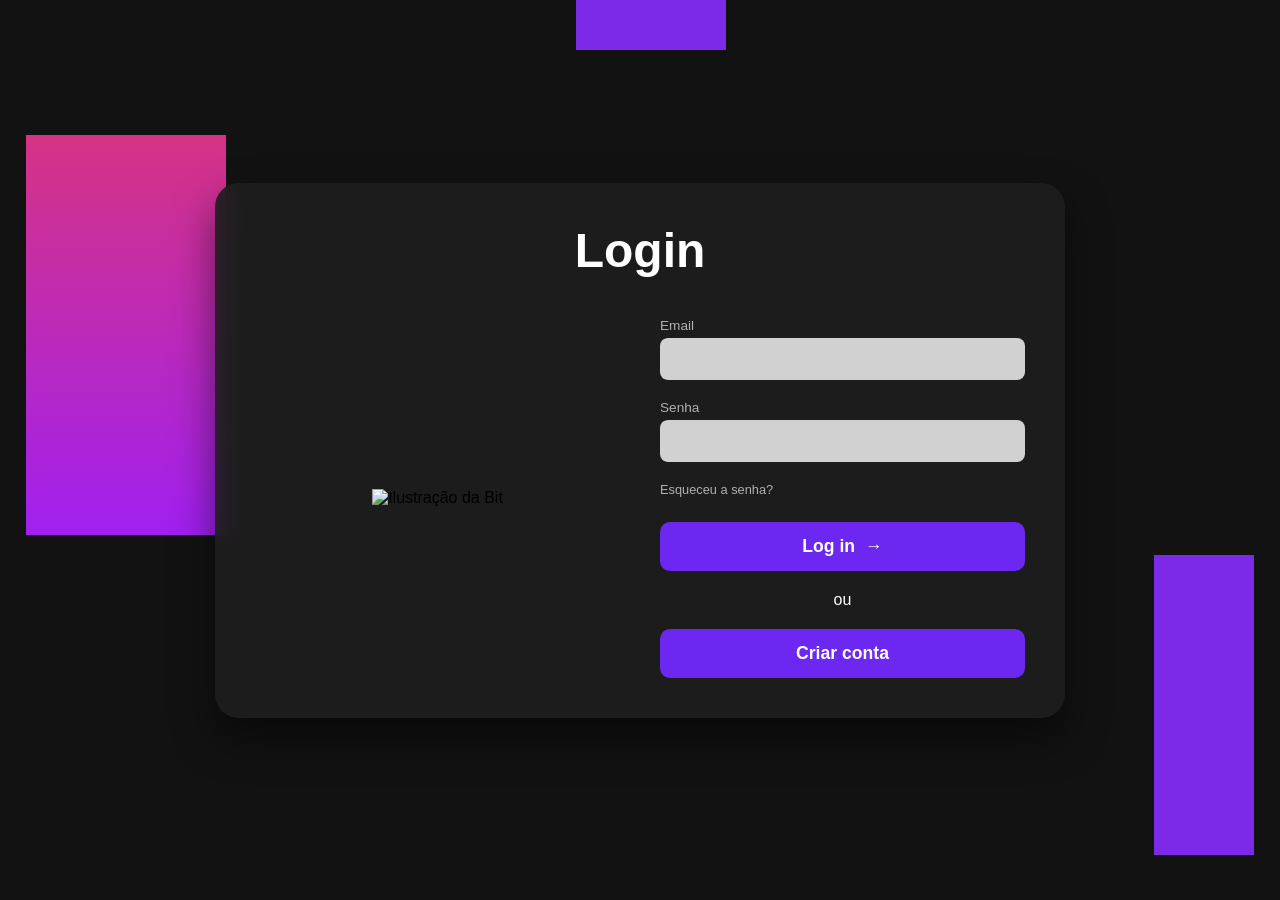
==== public/Login/index.html @ ab0c0e5f "cadastro" ====
<!DOCTYPE html>
<html lang="pt-br">
<head>
    <meta charset="UTF-8">
    <meta name="viewport" content="width=device-width, initial-scale=1.0">
    <link rel="stylesheet" href="style.css">
    <title>Login</title>
</head>
<body>
    <div class="bg-shape shape-1"></div>
    <div class="bg-shape shape-2"></div>
    <div class="bg-shape shape-3"></div>

    <main class="login-container">
        <h1 class="title">Login</h1>
        
        <div class="content">
            <div class="illustration">
                <img src="img/bitCafé.png" alt="Ilustração da Bit">
            </div>

            <form class="login-form">
                <div class="input-group">
                    <label for="email">Email</label>
                    <input type="email" id="email" name="email">
                </div>

                <div class="input-group">
                    <label for="password">Senha</label>
                    <input type="password" id="password" name="password">
                </div>

                <a href="#" class="forgot-password">Esqueceu a senha?</a>

                <button type="submit" class="btn btn-primary">
                    Log in <span>&rarr;</span>
                </button>

                <p class="separator">ou</p>

                <button type="button" class="btn btn-secondary">
                    Criar conta
                </button>
            </form>
        </div>
    </main>
</body>
</html>
---- public/Login/style.css ----
* {
    margin: 0;
    padding: 0;
    box-sizing: border-box;
    font-family: 'Segoe UI', Tahoma, Geneva, Verdana, sans-serif;
}

body {
    background-color: #121212;
    height: 100vh;
    display: flex;
    align-items: center;
    justify-content: center;
    overflow: hidden;
    position: relative;
}

/* Formas de fundo */
.bg-shape {
    position: absolute;
    z-index: -1;
}

.shape-1 {
    width: 200px;
    height: 400px;
    background: linear-gradient(to bottom, #d63384, #a020f0);
    left: 2%;
    top: 15%;
}

.shape-2 {
    width: 100px;
    height: 300px;
    background: #7d2ae8;
    right: 2%;
    bottom: 5%;
}

.shape-3 {
    width: 150px;
    height: 50px;
    background: #7d2ae8;
    top: 0;
    left: 45%;
}

/* Card de Login */
.login-container {
    background-color: rgba(30, 30, 30, 0.9);
    backdrop-filter: blur(10px);
    padding: 40px;
    border-radius: 24px;
    width: 90%;
    max-width: 850px;
    box-shadow: 0 20px 40px rgba(0, 0, 0, 0.5);
}

.title {
    color: white;
    text-align: center;
    font-size: 3rem;
    margin-bottom: 40px;
    font-weight: bold;
}

.content {
    display: flex;
    align-items: center;
    justify-content: space-between;
    gap: 40px;
}

/* Lado da Imagem */
.illustration {
    flex: 1;
    display: flex;
    justify-content: center;
}

.illustration img {
    max-width: 100%;
    height: auto;
}

/* Lado do Formulário */
.login-form {
    flex: 1;
    display: flex;
    flex-direction: column;
}

.input-group {
    margin-bottom: 20px;
}

.input-group label {
    display: block;
    color: #b0b0b0;
    font-size: 0.85rem;
    margin-bottom: 5px;
}

.input-group input {
    width: 100%;
    padding: 12px;
    border-radius: 8px;
    border: none;
    background-color: #d1d1d1;
    font-size: 1rem;
    outline: none;
}

.forgot-password {
    color: #b0b0b0;
    text-decoration: none;
    font-size: 0.8rem;
    margin-bottom: 25px;
    transition: color 0.3s;
}

.forgot-password:hover {
    color: white;
}

.btn {
    padding: 14px;
    border-radius: 10px;
    border: none;
    font-weight: bold;
    font-size: 1.1rem;
    cursor: pointer;
    transition: transform 0.2s, background-color 0.3s;
    color: white;
}

.btn-primary {
    background-color: #6c28f0;
    display: flex;
    justify-content: center;
    align-items: center;
    gap: 10px;
}

.btn-secondary {
    background-color: #6c28f0;
}

.btn:hover {
    transform: translateY(-2px);
    background-color: #5a1ecf;
}

.separator {
    color: white;
    text-align: center;
    margin: 20px 0;
    font-size: 1rem;
}

/* Responsividade Básica */
@media (max-width: 768px) {
    .content {
        flex-direction: column;
    }
    .title {
        font-size: 2rem;
    }
}
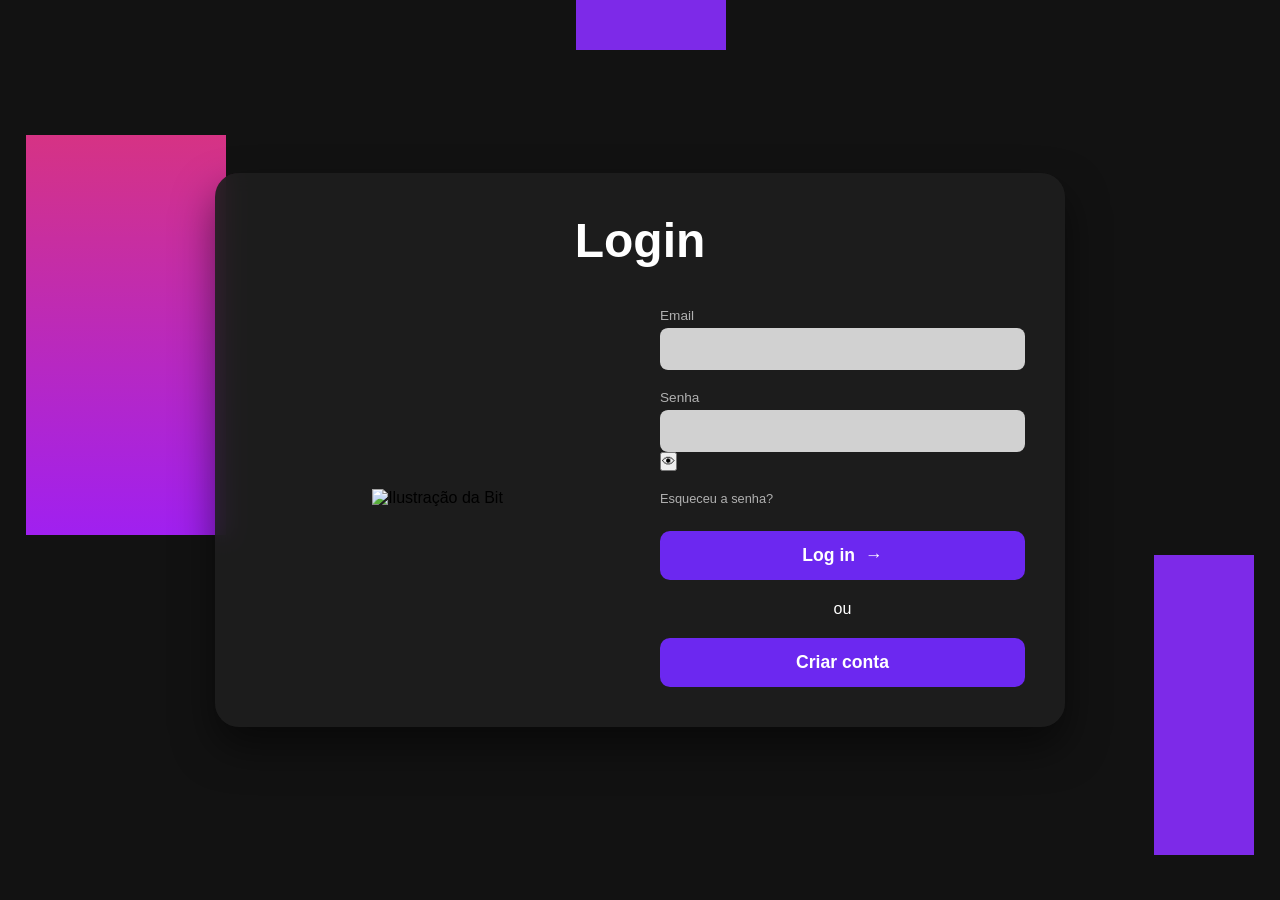
==== commit 6cf8a01e: "Validação dos campos validação dos campos de login e criação de conta" ====
--- a/public/Login/index.html
+++ b/public/Login/index.html
@@ -1,48 +1,58 @@
-<!DOCTYPE html>
+<!doctype html>
 <html lang="pt-br">
-<head>
-    <meta charset="UTF-8">
-    <meta name="viewport" content="width=device-width, initial-scale=1.0">
-    <link rel="stylesheet" href="style.css">
+  <head>
+    <meta charset="UTF-8" />
+    <meta name="viewport" content="width=device-width, initial-scale=1.0" />
+    <link rel="stylesheet" href="style.css" />
     <title>Login</title>
-</head>
-<body>
+  </head>
+  <body>
     <div class="bg-shape shape-1"></div>
     <div class="bg-shape shape-2"></div>
     <div class="bg-shape shape-3"></div>
 
     <main class="login-container">
-        <h1 class="title">Login</h1>
-        
-        <div class="content">
-            <div class="illustration">
-                <img src="img/bitCafé.png" alt="Ilustração da Bit">
+      <h1 class="title">Login</h1>
+
+      <div class="content">
+        <div class="illustration">
+          <img src="img/bitCafé.png" alt="Ilustração da Bit" />
+        </div>
+
+        <form class="login-form">
+          <div class="input-group">
+            <label for="email">Email</label>
+            <input type="email" id="email" name="email" />
+          </div>
+
+          <div class="input-group">
+            <label for="password">Senha</label>
+
+            <div class="password-field">
+              <input
+                type="password"
+                id="password"
+                name="password"
+                pattern="^(?=.*[a-z])(?=.*[A-Z])(?=.*\d)(?=.*[@$!%*?&])[A-Za-z\d@$!%*?&]{8,}$"
+                title="Mínimo 8 caracteres, com letra maiúscula, minúscula, número e símbolo."
+              />
+
+              <button type="button" onclick="togglePassword()">👁</button>
             </div>
+          </div>
 
-            <form class="login-form">
-                <div class="input-group">
-                    <label for="email">Email</label>
-                    <input type="email" id="email" name="email">
-                </div>
+          <a href="#" class="forgot-password">Esqueceu a senha?</a>
 
-                <div class="input-group">
-                    <label for="password">Senha</label>
-                    <input type="password" id="password" name="password">
-                </div>
+          <button type="submit" class="btn btn-primary">
+            Log in <span>&rarr;</span>
+          </button>
 
-                <a href="#" class="forgot-password">Esqueceu a senha?</a>
+          <p class="separator">ou</p>
 
-                <button type="submit" class="btn btn-primary">
-                    Log in <span>&rarr;</span>
-                </button>
-
-                <p class="separator">ou</p>
-
-                <button type="button" class="btn btn-secondary">
-                    Criar conta
-                </button>
-            </form>
-        </div>
+          <button type="button" class="btn btn-secondary">Criar conta</button>
+        </form>
+      </div>
     </main>
-</body>
-</html>+    <script src="script.js"></script>
+  </body>
+</html>
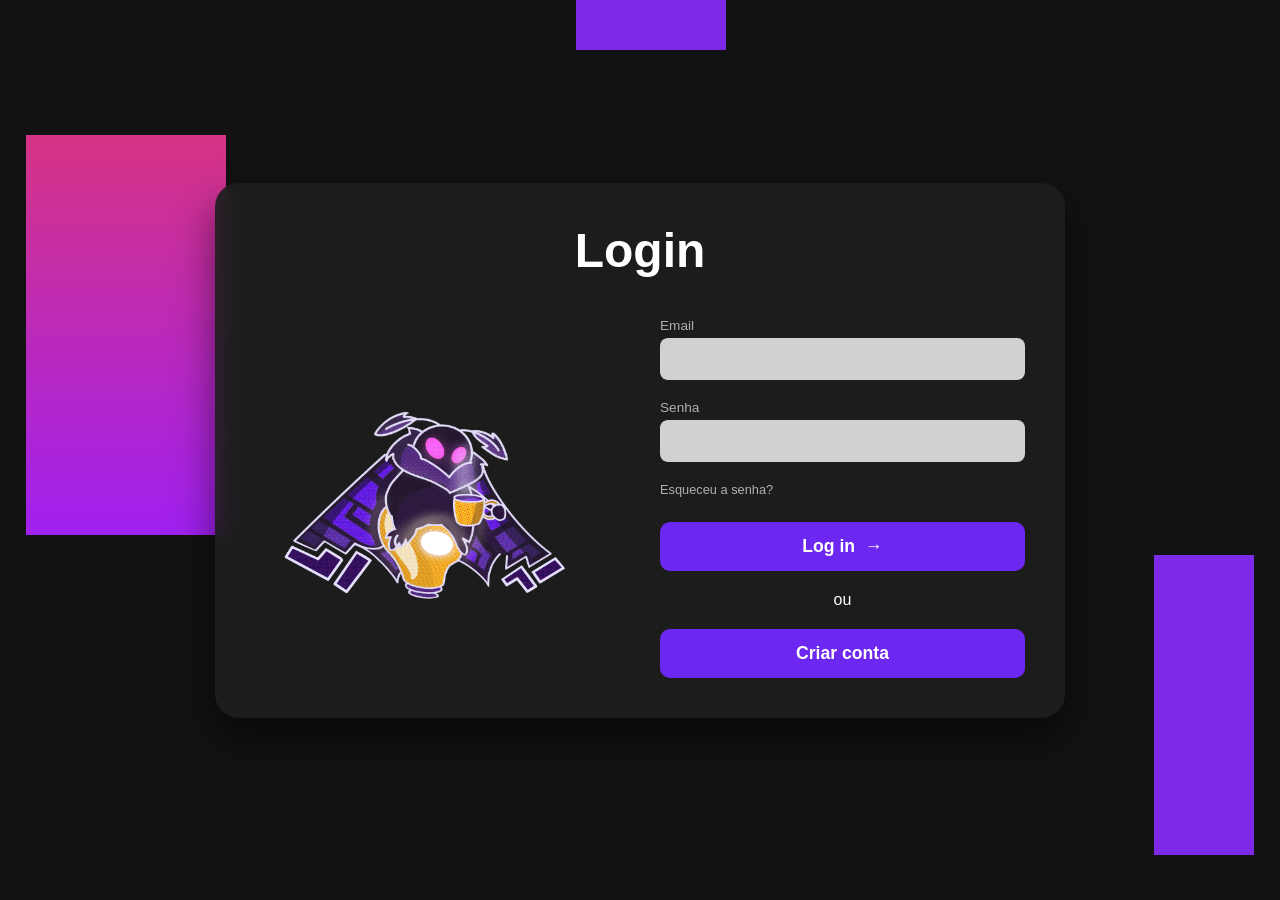
==== commit 21c43ab4: "database" ====
--- a/public/Login/index.html
+++ b/public/Login/index.html
@@ -1,58 +1,48 @@
-<!doctype html>
+<!DOCTYPE html>
 <html lang="pt-br">
-  <head>
-    <meta charset="UTF-8" />
-    <meta name="viewport" content="width=device-width, initial-scale=1.0" />
-    <link rel="stylesheet" href="style.css" />
+<head>
+    <meta charset="UTF-8">
+    <meta name="viewport" content="width=device-width, initial-scale=1.0">
+    <link rel="stylesheet" href="style.css">
     <title>Login</title>
-  </head>
-  <body>
+</head>
+<body>
     <div class="bg-shape shape-1"></div>
     <div class="bg-shape shape-2"></div>
     <div class="bg-shape shape-3"></div>
 
     <main class="login-container">
-      <h1 class="title">Login</h1>
+        <h1 class="title">Login</h1>
+        
+        <div class="content">
+            <div class="illustration">
+                <img src="/public/img/bitCafé.png" alt="Ilustração da Bit">
+            </div>
 
-      <div class="content">
-        <div class="illustration">
-          <img src="img/bitCafé.png" alt="Ilustração da Bit" />
+            <form class="login-form">
+                <div class="input-group">
+                    <label for="email">Email</label>
+                    <input type="email" id="email" name="email">
+                </div>
+
+                <div class="input-group">
+                    <label for="password">Senha</label>
+                    <input type="password" id="password" name="password">
+                </div>
+
+                <a href="#" class="forgot-password">Esqueceu a senha?</a>
+
+                <button type="submit" class="btn btn-primary">
+                    Log in <span>&rarr;</span>
+                </button>
+
+                <p class="separator">ou</p>
+
+                <button type="button" class="btn btn-secondary">
+                    Criar conta
+                </button>
+            </form>
         </div>
-
-        <form class="login-form">
-          <div class="input-group">
-            <label for="email">Email</label>
-            <input type="email" id="email" name="email" />
-          </div>
-
-          <div class="input-group">
-            <label for="password">Senha</label>
-
-            <div class="password-field">
-              <input
-                type="password"
-                id="password"
-                name="password"
-                pattern="^(?=.*[a-z])(?=.*[A-Z])(?=.*\d)(?=.*[@$!%*?&])[A-Za-z\d@$!%*?&]{8,}$"
-                title="Mínimo 8 caracteres, com letra maiúscula, minúscula, número e símbolo."
-              />
-
-              <button type="button" onclick="togglePassword()">👁</button>
-            </div>
-          </div>
-
-          <a href="#" class="forgot-password">Esqueceu a senha?</a>
-
-          <button type="submit" class="btn btn-primary">
-            Log in <span>&rarr;</span>
-          </button>
-
-          <p class="separator">ou</p>
-
-          <button type="button" class="btn btn-secondary">Criar conta</button>
-        </form>
-      </div>
     </main>
-    <script src="script.js"></script>
-  </body>
-</html>
+</body>
+</html>
--- a/public/Login/style.css
+++ b/public/Login/style.css
@@ -1,169 +1,184 @@
 * {
-    margin: 0;
-    padding: 0;
-    box-sizing: border-box;
-    font-family: 'Segoe UI', Tahoma, Geneva, Verdana, sans-serif;
+  margin: 0;
+  padding: 0;
+  box-sizing: border-box;
+  font-family: "Segoe UI", Tahoma, Geneva, Verdana, sans-serif;
 }
 
 body {
-    background-color: #121212;
-    height: 100vh;
-    display: flex;
-    align-items: center;
-    justify-content: center;
-    overflow: hidden;
-    position: relative;
+  background-color: #121212;
+  height: 100vh;
+  display: flex;
+  align-items: center;
+  justify-content: center;
+  overflow: hidden;
+  position: relative;
 }
 
 /* Formas de fundo */
 .bg-shape {
-    position: absolute;
-    z-index: -1;
+  position: absolute;
+  z-index: -1;
 }
 
 .shape-1 {
-    width: 200px;
-    height: 400px;
-    background: linear-gradient(to bottom, #d63384, #a020f0);
-    left: 2%;
-    top: 15%;
+  width: 200px;
+  height: 400px;
+  background: linear-gradient(to bottom, #d63384, #a020f0);
+  left: 2%;
+  top: 15%;
 }
 
 .shape-2 {
-    width: 100px;
-    height: 300px;
-    background: #7d2ae8;
-    right: 2%;
-    bottom: 5%;
+  width: 100px;
+  height: 300px;
+  background: #7d2ae8;
+  right: 2%;
+  bottom: 5%;
 }
 
 .shape-3 {
-    width: 150px;
-    height: 50px;
-    background: #7d2ae8;
-    top: 0;
-    left: 45%;
+  width: 150px;
+  height: 50px;
+  background: #7d2ae8;
+  top: 0;
+  left: 45%;
 }
 
 /* Card de Login */
 .login-container {
-    background-color: rgba(30, 30, 30, 0.9);
-    backdrop-filter: blur(10px);
-    padding: 40px;
-    border-radius: 24px;
-    width: 90%;
-    max-width: 850px;
-    box-shadow: 0 20px 40px rgba(0, 0, 0, 0.5);
+  background-color: rgba(30, 30, 30, 0.9);
+  backdrop-filter: blur(10px);
+  padding: 40px;
+  border-radius: 24px;
+  width: 90%;
+  max-width: 850px;
+  box-shadow: 0 20px 40px rgba(0, 0, 0, 0.5);
 }
 
 .title {
-    color: white;
-    text-align: center;
-    font-size: 3rem;
-    margin-bottom: 40px;
-    font-weight: bold;
+  color: white;
+  text-align: center;
+  font-size: 3rem;
+  margin-bottom: 40px;
+  font-weight: bold;
 }
 
 .content {
-    display: flex;
-    align-items: center;
-    justify-content: space-between;
-    gap: 40px;
+  display: flex;
+  align-items: center;
+  justify-content: space-between;
+  gap: 40px;
 }
 
 /* Lado da Imagem */
 .illustration {
-    flex: 1;
-    display: flex;
-    justify-content: center;
+  flex: 1;
+  display: flex;
+  justify-content: center;
 }
 
 .illustration img {
-    max-width: 100%;
-    height: auto;
+  max-width: 100%;
+  height: auto;
 }
 
 /* Lado do Formulário */
 .login-form {
-    flex: 1;
-    display: flex;
-    flex-direction: column;
+  flex: 1;
+  display: flex;
+  flex-direction: column;
 }
 
 .input-group {
-    margin-bottom: 20px;
+  margin-bottom: 20px;
 }
 
 .input-group label {
-    display: block;
-    color: #b0b0b0;
-    font-size: 0.85rem;
-    margin-bottom: 5px;
+  display: block;
+  color: #b0b0b0;
+  font-size: 0.85rem;
+  margin-bottom: 5px;
 }
 
 .input-group input {
-    width: 100%;
-    padding: 12px;
-    border-radius: 8px;
-    border: none;
-    background-color: #d1d1d1;
-    font-size: 1rem;
-    outline: none;
+  width: 100%;
+  padding: 12px;
+  border-radius: 8px;
+  border: none;
+  background-color: #d1d1d1;
+  font-size: 1rem;
+  outline: none;
 }
 
 .forgot-password {
-    color: #b0b0b0;
-    text-decoration: none;
-    font-size: 0.8rem;
-    margin-bottom: 25px;
-    transition: color 0.3s;
+  color: #b0b0b0;
+  text-decoration: none;
+  font-size: 0.8rem;
+  margin-bottom: 25px;
+  transition: color 0.3s;
 }
 
 .forgot-password:hover {
-    color: white;
+  color: white;
 }
 
 .btn {
-    padding: 14px;
-    border-radius: 10px;
-    border: none;
-    font-weight: bold;
-    font-size: 1.1rem;
-    cursor: pointer;
-    transition: transform 0.2s, background-color 0.3s;
-    color: white;
+  padding: 14px;
+  border-radius: 10px;
+  border: none;
+  font-weight: bold;
+  font-size: 1.1rem;
+  cursor: pointer;
+  transition:
+    transform 0.2s,
+    background-color 0.3s;
+  color: white;
 }
 
 .btn-primary {
-    background-color: #6c28f0;
-    display: flex;
-    justify-content: center;
-    align-items: center;
-    gap: 10px;
+  background-color: #6c28f0;
+  display: flex;
+  justify-content: center;
+  align-items: center;
+  gap: 10px;
 }
 
 .btn-secondary {
-    background-color: #6c28f0;
+  background-color: #6c28f0;
 }
 
 .btn:hover {
-    transform: translateY(-2px);
-    background-color: #5a1ecf;
+  transform: translateY(-2px);
+  background-color: #5a1ecf;
 }
 
 .separator {
-    color: white;
-    text-align: center;
-    margin: 20px 0;
-    font-size: 1rem;
+  color: white;
+  text-align: center;
+  margin: 20px 0;
+  font-size: 1rem;
+}
+
+.password-field {
+  display: flex;
+  align-items: center;
+}
+
+.password-field button {
+  margin-left: 5px;
+  cursor: pointer;
+  background: none;
+  border: none;
+  font-size: 16px;
 }
 
 /* Responsividade Básica */
 @media (max-width: 768px) {
-    .content {
-        flex-direction: column;
-    }
-    .title {
-        font-size: 2rem;
-    }
-}+  .content {
+    flex-direction: column;
+  }
+  .title {
+    font-size: 2rem;
+  }
+}
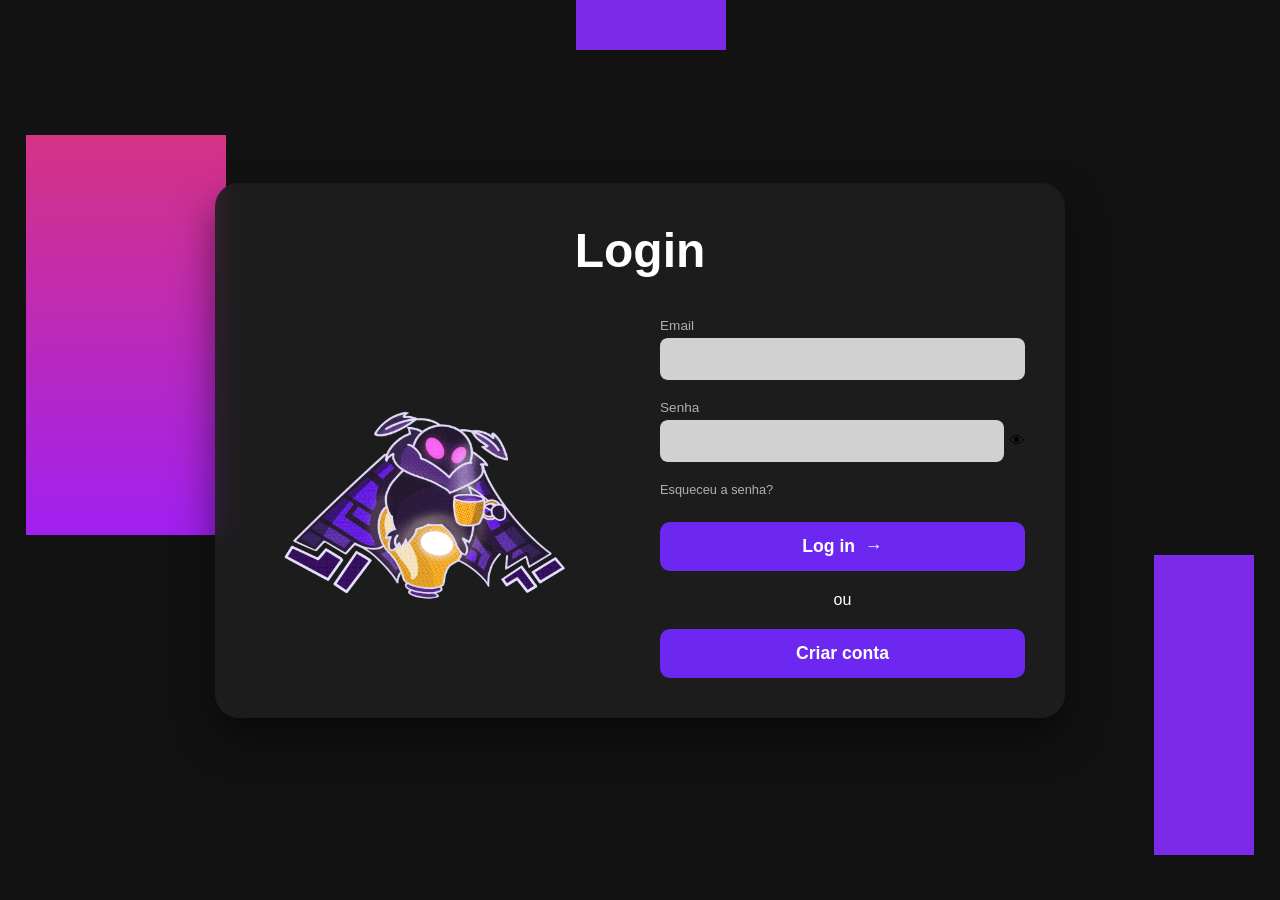
==== commit aac0fa76: "Merge branch 'main' of https://github.com/larissaadames/BitSocial" ====
--- a/public/Login/index.html
+++ b/public/Login/index.html
@@ -1,12 +1,12 @@
-<!DOCTYPE html>
+<!doctype html>
 <html lang="pt-br">
-<head>
-    <meta charset="UTF-8">
-    <meta name="viewport" content="width=device-width, initial-scale=1.0">
-    <link rel="stylesheet" href="style.css">
+  <head>
+    <meta charset="UTF-8" />
+    <meta name="viewport" content="width=device-width, initial-scale=1.0" />
+    <link rel="stylesheet" href="style.css" />
     <title>Login</title>
-</head>
-<body>
+  </head>
+  <body>
     <div class="bg-shape shape-1"></div>
     <div class="bg-shape shape-2"></div>
     <div class="bg-shape shape-3"></div>
@@ -19,30 +19,40 @@
                 <img src="/public/img/bitCafé.png" alt="Ilustração da Bit">
             </div>
 
-            <form class="login-form">
-                <div class="input-group">
-                    <label for="email">Email</label>
-                    <input type="email" id="email" name="email">
-                </div>
+        <form class="login-form">
+          <div class="input-group">
+            <label for="email">Email</label>
+            <input type="email" id="email" name="email" />
+          </div>
 
-                <div class="input-group">
-                    <label for="password">Senha</label>
-                    <input type="password" id="password" name="password">
-                </div>
+          <div class="input-group">
+            <label for="password">Senha</label>
 
-                <a href="#" class="forgot-password">Esqueceu a senha?</a>
+            <div class="password-field">
+              <input
+                type="password"
+                id="password"
+                name="password"
+                pattern="^(?=.*[a-z])(?=.*[A-Z])(?=.*\d)(?=.*[@$!%*?&])[A-Za-z\d@$!%*?&]{8,}$"
+                title="Mínimo 8 caracteres, com letra maiúscula, minúscula, número e símbolo."
+              />
 
-                <button type="submit" class="btn btn-primary">
-                    Log in <span>&rarr;</span>
-                </button>
+              <button type="button" onclick="togglePassword()">👁</button>
+            </div>
+          </div>
 
-                <p class="separator">ou</p>
+          <a href="#" class="forgot-password">Esqueceu a senha?</a>
 
-                <button type="button" class="btn btn-secondary">
-                    Criar conta
-                </button>
-            </form>
-        </div>
+          <button type="submit" class="btn btn-primary">
+            Log in <span>&rarr;</span>
+          </button>
+
+          <p class="separator">ou</p>
+
+          <button type="button" class="btn btn-secondary">Criar conta</button>
+        </form>
+      </div>
     </main>
-</body>
-</html>+    <script src="script.js"></script>
+  </body>
+</html>
